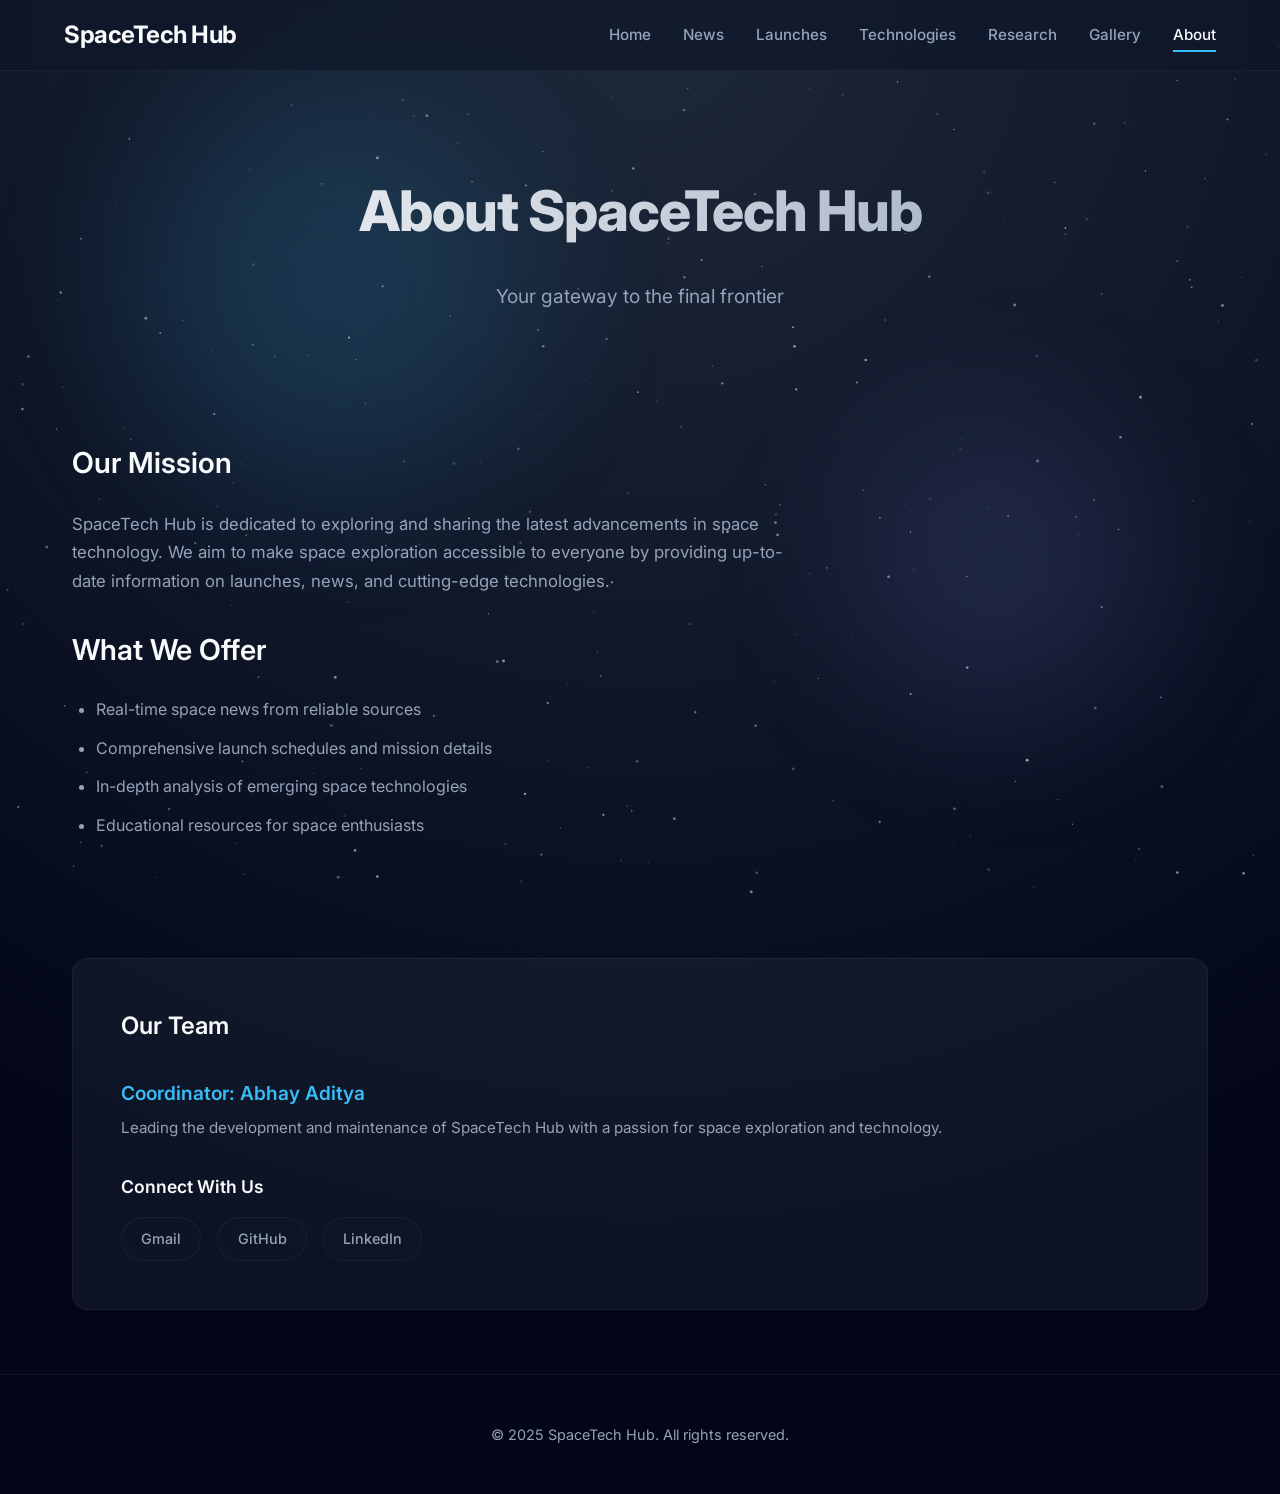
==== about.html @ eed509ba "Favicon added" ====
<!DOCTYPE html>
<html lang="en">

<head>
    <meta charset="UTF-8">
    <meta name="viewport" content="width=device-width, initial-scale=1.0">
    <title>About Us - SpaceTech Hub</title>
    <link rel="icon" type="image/svg+xml" href="favicon.svg">
    <link rel="stylesheet" href="about.css">
    <link rel="stylesheet" href="shared-effects.css">
</head>

<body>
    <!-- Animated background canvas -->
    <canvas id="starfield"></canvas>

    <!-- Glowing orbs for ambient lighting -->
    <div class="glowing-orb glowing-orb-1"></div>
    <div class="glowing-orb glowing-orb-2"></div>

    <header>
        <nav class="navbar">
            <a href="/" class="nav-brand">SpaceTech Hub</a>
            <ul class="nav-menu">
                <li class="nav-item"><a href="/" class="nav-link">Home</a></li>
                <li class="nav-item"><a href="news.html" class="nav-link">News</a></li>
                <li class="nav-item"><a href="launches.html" class="nav-link">Launches</a></li>
                <li class="nav-item"><a href="technologies.html" class="nav-link">Technologies</a></li>
                <li class="nav-item"><a href="research.html" class="nav-link">Research</a></li>
                <li class="nav-item"><a href="gallery.html" class="nav-link">Gallery</a></li>
                <li class="nav-item"><a href="about.html" class="nav-link active">About</a></li>
            </ul>
        </nav>
    </header>

    <main>
        <section class="about-header">
            <h1>About SpaceTech Hub</h1>
            <p>Your gateway to the final frontier</p>
        </section>

        <section class="about-container">
            <div class="about-content">
                <div class="about-text">
                    <h2>Our Mission</h2>
                    <p>SpaceTech Hub is dedicated to exploring and sharing the latest advancements in space technology.
                        We aim to make space exploration accessible to everyone by providing up-to-date information on
                        launches, news, and cutting-edge technologies.</p>

                    <h2>What We Offer</h2>
                    <ul>
                        <li>Real-time space news from reliable sources</li>
                        <li>Comprehensive launch schedules and mission details</li>
                        <li>In-depth analysis of emerging space technologies</li>
                        <li>Educational resources for space enthusiasts</li>
                    </ul>
                </div>

            </div>

            <div class="team-section">
                <h2>Our Team</h2>
                <div class="team-member">
                    <h3>Coordinator: Abhay Aditya</h3>
                    <p>Leading the development and maintenance of SpaceTech Hub with a passion for space exploration and
                        technology.</p>
                </div>

                <div class="social-links">
                    <h3>Connect With Us</h3>
                    <div class="social-icons">
                        <a href="mailto:abhayaditya1875@gmail.com" class="social-icon">Gmail</a>
                        <a href="https://github.com/Abhay1875" class="social-icon">GitHub</a>
                        <a href="https://www.linkedin.com/in/abhayadityars/" class="social-icon">LinkedIn</a>
                    </div>
                </div>
            </div>
        </section>
    </main>

    <footer>
        <!-- Aurora gradient overlay near footer -->
        <div class="aurora-overlay"></div>
        <p>&copy; 2025 SpaceTech Hub. All rights reserved.</p>
    </footer>

    <script src="shared-effects.js"></script>
    <script src="about.js"></script>
</body>

</html>
---- about.css ----
/* Global Styles */
@import url('https://fonts.googleapis.com/css2?family=Inter:wght@300;400;500;600;700&display=swap');

:root {
    /* Premium Palette */
    --bg-dark: #020617;
    --bg-card: rgba(30, 41, 59, 0.4);
    --bg-glass: rgba(15, 23, 42, 0.7);
    --text-primary: #f8fafc;
    --text-secondary: #94a3b8;
    --accent-primary: #38bdf8;
    --accent-glow: rgba(56, 189, 248, 0.2);
    --border-light: rgba(255, 255, 255, 0.05);

    --font-main: 'Inter', system-ui, -apple-system, sans-serif;
    --transition-smooth: all 0.3s cubic-bezier(0.4, 0, 0.2, 1);
}

* {
    margin: 0;
    padding: 0;
    box-sizing: border-box;
}

body {
    font-family: var(--font-main);
    background-color: var(--bg-dark);
    background: radial-gradient(circle at top center, #1e293b 0%, #020617 80%);
    color: var(--text-secondary);
    line-height: 1.6;
    overflow-x: hidden;
    min-height: 100vh;
}

/* Header & Navigation */
header {
    position: sticky;
    top: 0;
    z-index: 100;
    backdrop-filter: blur(16px);
    -webkit-backdrop-filter: blur(16px);
    background-color: var(--bg-glass);
    border-bottom: 1px solid var(--border-light);
}

.navbar {
    display: flex;
    justify-content: space-between;
    align-items: center;
    padding: 1rem 5%;
    max-width: 1400px;
    margin: 0 auto;
}

.nav-brand {
    font-size: 1.5rem;
    font-weight: 700;
    color: var(--text-primary);
    text-decoration: none;
    letter-spacing: -0.5px;
    transition: var(--transition-smooth);
}

.nav-brand:hover {
    color: var(--accent-primary);
    text-shadow: 0 0 20px var(--accent-glow);
}

.nav-menu {
    display: flex;
    list-style: none;
    gap: 2rem;
}

.nav-link {
    color: var(--text-secondary);
    text-decoration: none;
    font-size: 0.95rem;
    font-weight: 500;
    transition: var(--transition-smooth);
    position: relative;
    padding: 0.5rem 0;
}

.nav-link:hover,
.nav-link.active {
    color: var(--text-primary);
}

.nav-link::after {
    content: '';
    position: absolute;
    bottom: 0;
    left: 0;
    width: 0;
    height: 2px;
    background: var(--accent-primary);
    transition: var(--transition-smooth);
}

.nav-link:hover::after,
.nav-link.active::after {
    width: 100%;
}

/* About Header */
.about-header {
    text-align: center;
    padding: 6rem 2rem 4rem;
    position: relative;
}

.about-header h1 {
    font-size: 3.5rem;
    margin-bottom: 1.5rem;
    color: var(--text-primary);
    font-weight: 800;
    letter-spacing: -1px;
    background: linear-gradient(to right, #fff, #94a3b8);
    background-clip: text;
    -webkit-background-clip: text;
    -webkit-text-fill-color: transparent;
    animation: fadeInUp 0.8s ease-out forwards;
}

.about-header p {
    font-size: 1.2rem;
    color: var(--text-secondary);
    max-width: 800px;
    margin: 0 auto;
    animation: fadeInUp 0.8s ease-out 0.2s forwards;
    opacity: 0;
}

/* About Container */
.about-container {
    padding: 4rem 2rem;
    max-width: 1200px;
    margin: 0 auto;
    animation: fadeInUp 0.8s ease-out 0.4s forwards;
    opacity: 0;
}

.about-content {
    display: grid;
    grid-template-columns: 2fr 1fr;
    gap: 4rem;
    margin-bottom: 6rem;
}

.about-text h2 {
    color: var(--text-primary);
    margin: 2rem 0 1.5rem;
    font-size: 1.8rem;
    font-weight: 600;
}

.about-text h2:first-child {
    margin-top: 0;
}

.about-text p {
    margin-bottom: 1.5rem;
    color: var(--text-secondary);
    line-height: 1.7;
    font-size: 1.05rem;
}

.about-text ul {
    margin-left: 1.5rem;
    margin-bottom: 1.5rem;
    color: var(--text-secondary);
}

.about-text li {
    margin-bottom: 0.8rem;
}

/* Team Section */
.team-section {
    background: var(--bg-card);
    backdrop-filter: blur(12px);
    padding: 3rem;
    border-radius: 16px;
    border: 1px solid var(--border-light);
    position: relative;
}

.team-section h2 {
    color: var(--text-primary);
    margin-bottom: 2rem;
    font-size: 1.5rem;
    font-weight: 600;
}

.team-member {
    margin-bottom: 2rem;
}

.team-member:last-child {
    margin-bottom: 0;
}

.team-member h3 {
    color: var(--accent-primary);
    margin-bottom: 0.5rem;
    font-size: 1.2rem;
    font-weight: 600;
}

.team-member p {
    color: var(--text-secondary);
    margin-bottom: 1rem;
    font-size: 0.95rem;
}

.social-links h3 {
    color: var(--text-primary);
    margin: 2rem 0 1rem;
    font-size: 1.1rem;
    font-weight: 600;
}

.social-icons {
    display: flex;
    gap: 1rem;
    flex-wrap: wrap;
}

.social-icon {
    display: inline-flex;
    align-items: center;
    justify-content: center;
    padding: 0.6rem 1.2rem;
    background: rgba(15, 23, 42, 0.5);
    color: var(--text-secondary);
    text-decoration: none;
    border-radius: 99px;
    border: 1px solid var(--border-light);
    transition: var(--transition-smooth);
    font-size: 0.9rem;
    font-weight: 500;
}

.social-icon:hover {
    background: rgba(56, 189, 248, 0.1);
    color: var(--accent-primary);
    border-color: var(--accent-primary);
    transform: translateY(-2px);
}

/* Animations */
@keyframes fadeInUp {
    from {
        opacity: 0;
        transform: translateY(20px);
    }

    to {
        opacity: 1;
        transform: translateY(0);
    }
}

/* Footer */
footer {
    border-top: 1px solid var(--border-light);
    padding: 3rem 2rem;
    text-align: center;
    color: var(--text-secondary);
    font-size: 0.9rem;
    background: var(--bg-dark);
}

/* Responsive Design */
@media (max-width: 768px) {
    .navbar {
        flex-direction: column;
        gap: 1rem;
    }

    .nav-menu {
        gap: 1rem;
        flex-wrap: wrap;
        justify-content: center;
    }

    .about-header h1 {
        font-size: 2.5rem;
    }

    .about-content {
        grid-template-columns: 1fr;
        gap: 3rem;
    }
}
---- shared-effects.css ----
/* Shared CSS for enhanced space-themed background effects */

/* Static Starfield Canvas */
#starfield {
    position: fixed;
    top: 0;
    left: 0;
    width: 100%;
    height: 100%;
    z-index: -2;
    pointer-events: none;
}

/* Page transition overlay */
.page-transition-overlay {
    position: fixed;
    top: 0;
    left: 0;
    width: 100%;
    height: 100%;
    background: #020617;
    z-index: 9999;
    opacity: 0;
    pointer-events: none;
    transition: opacity 0.3s ease;
}

.page-transition-overlay.active {
    opacity: 1;
}

/* Subtle Ambient Glow (Static/Slow) */
.glowing-orb {
    position: absolute;
    border-radius: 50%;
    filter: blur(80px);
    z-index: -1;
    opacity: 0.15;
    pointer-events: none;
}

.glowing-orb-1 {
    width: 400px;
    height: 400px;
    background: #38bdf8;
    top: 10%;
    left: 10%;
}

.glowing-orb-2 {
    width: 300px;
    height: 300px;
    background: #818cf8;
    bottom: 20%;
    right: 10%;
}
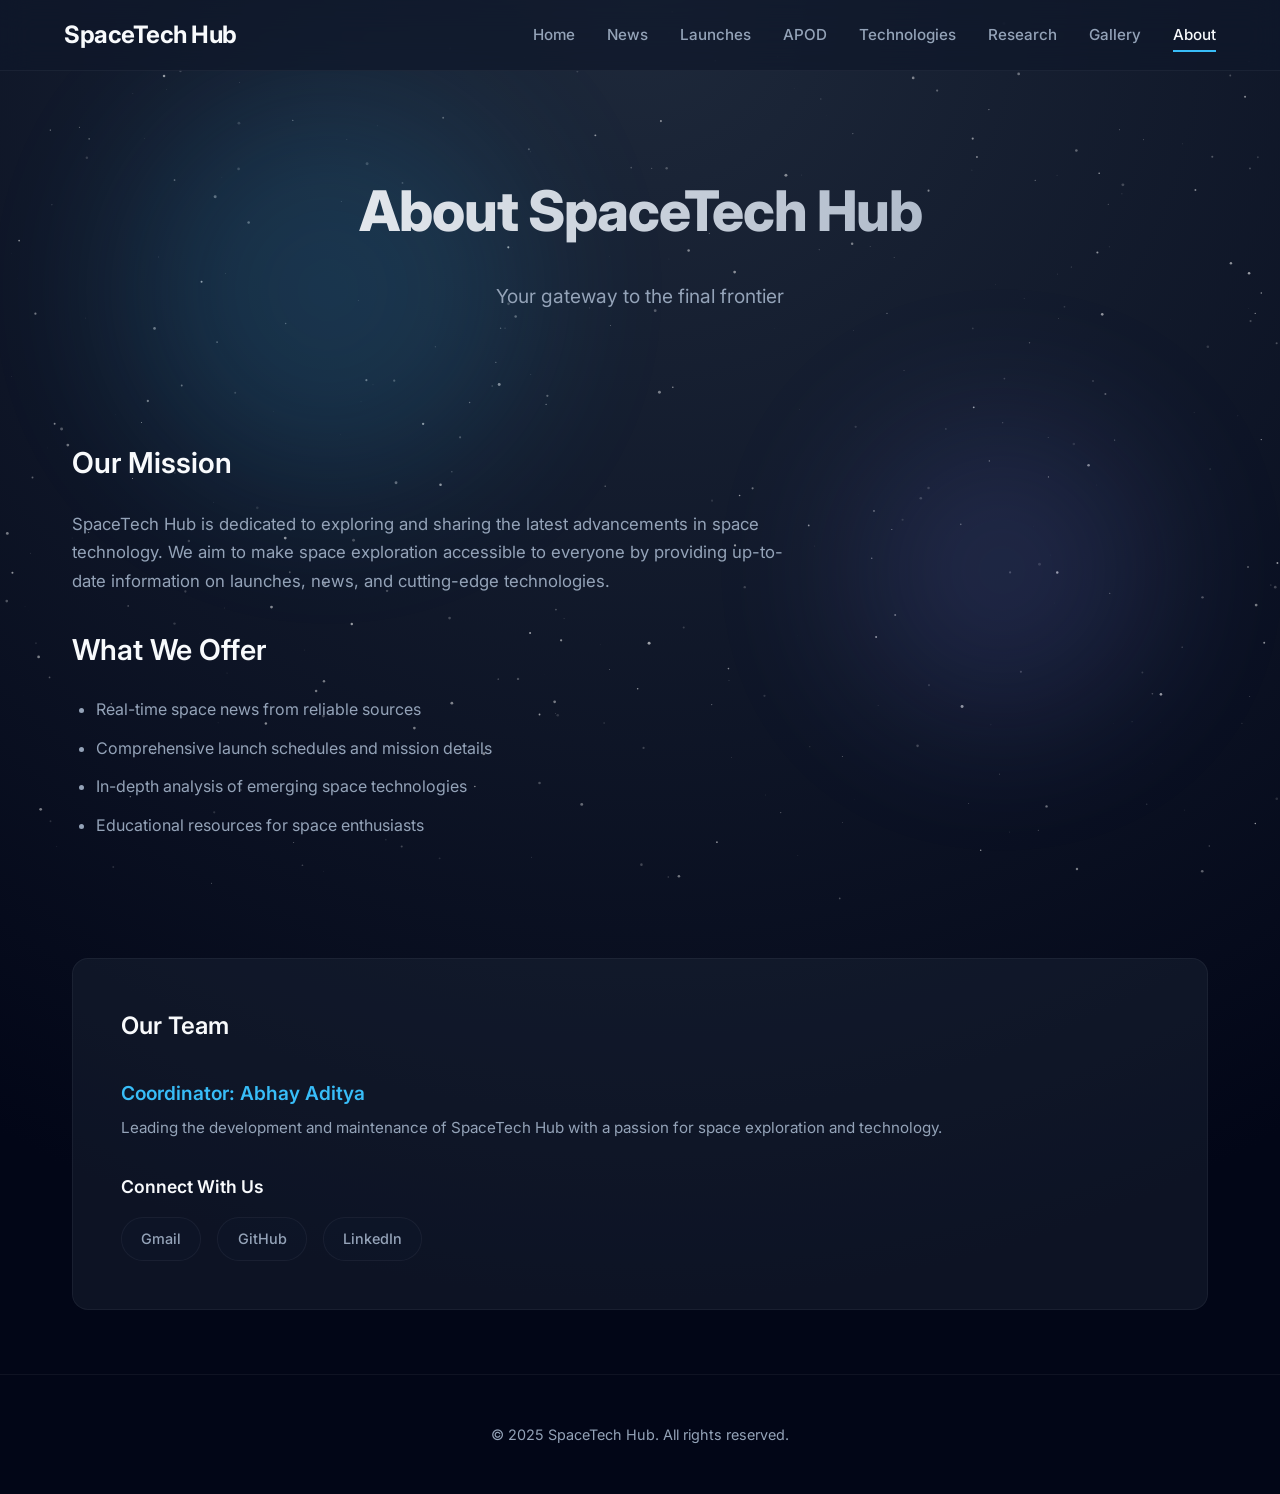
==== commit df52f8f4: "Nasa Api key integrated" ====
--- a/about.html
+++ b/about.html
@@ -25,6 +25,7 @@
                 <li class="nav-item"><a href="/" class="nav-link">Home</a></li>
                 <li class="nav-item"><a href="news.html" class="nav-link">News</a></li>
                 <li class="nav-item"><a href="launches.html" class="nav-link">Launches</a></li>
+                <li class="nav-item"><a href="nasa.html" class="nav-link">APOD</a></li>
                 <li class="nav-item"><a href="technologies.html" class="nav-link">Technologies</a></li>
                 <li class="nav-item"><a href="research.html" class="nav-link">Research</a></li>
                 <li class="nav-item"><a href="gallery.html" class="nav-link">Gallery</a></li>
